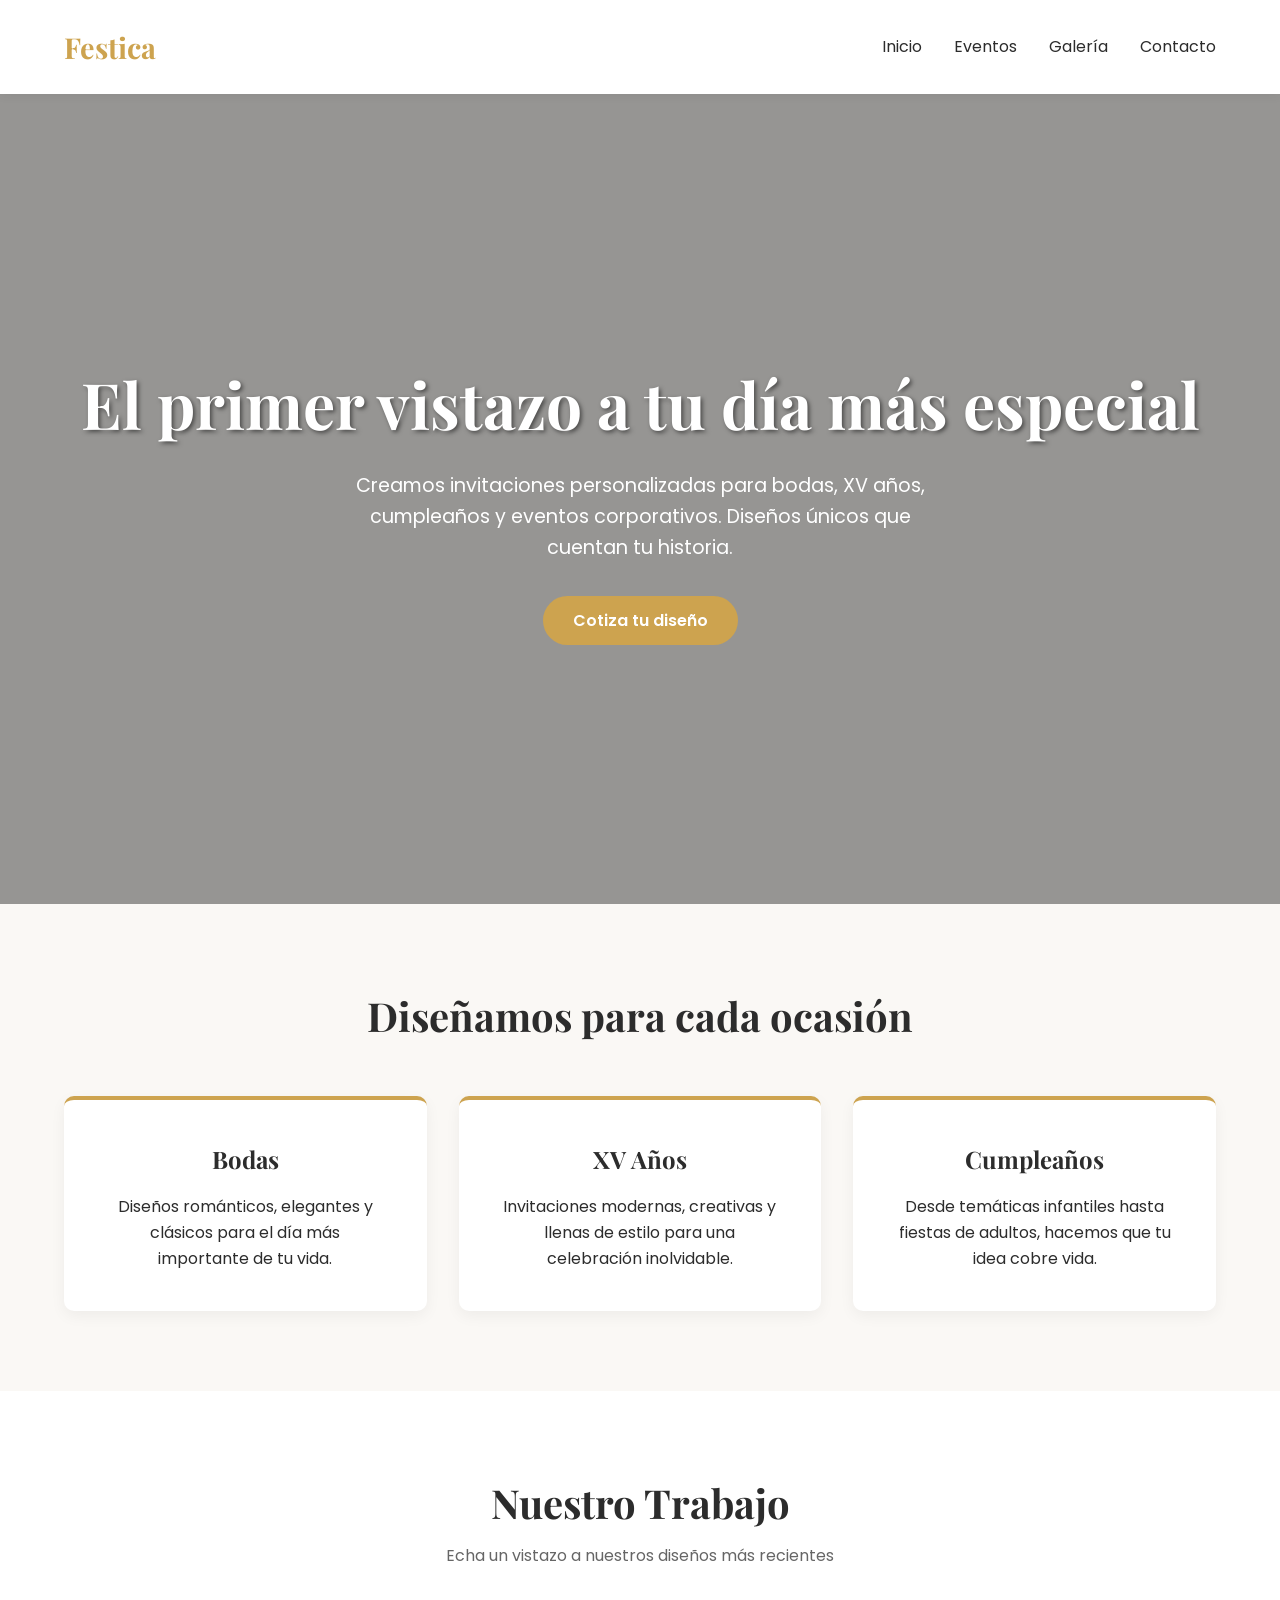
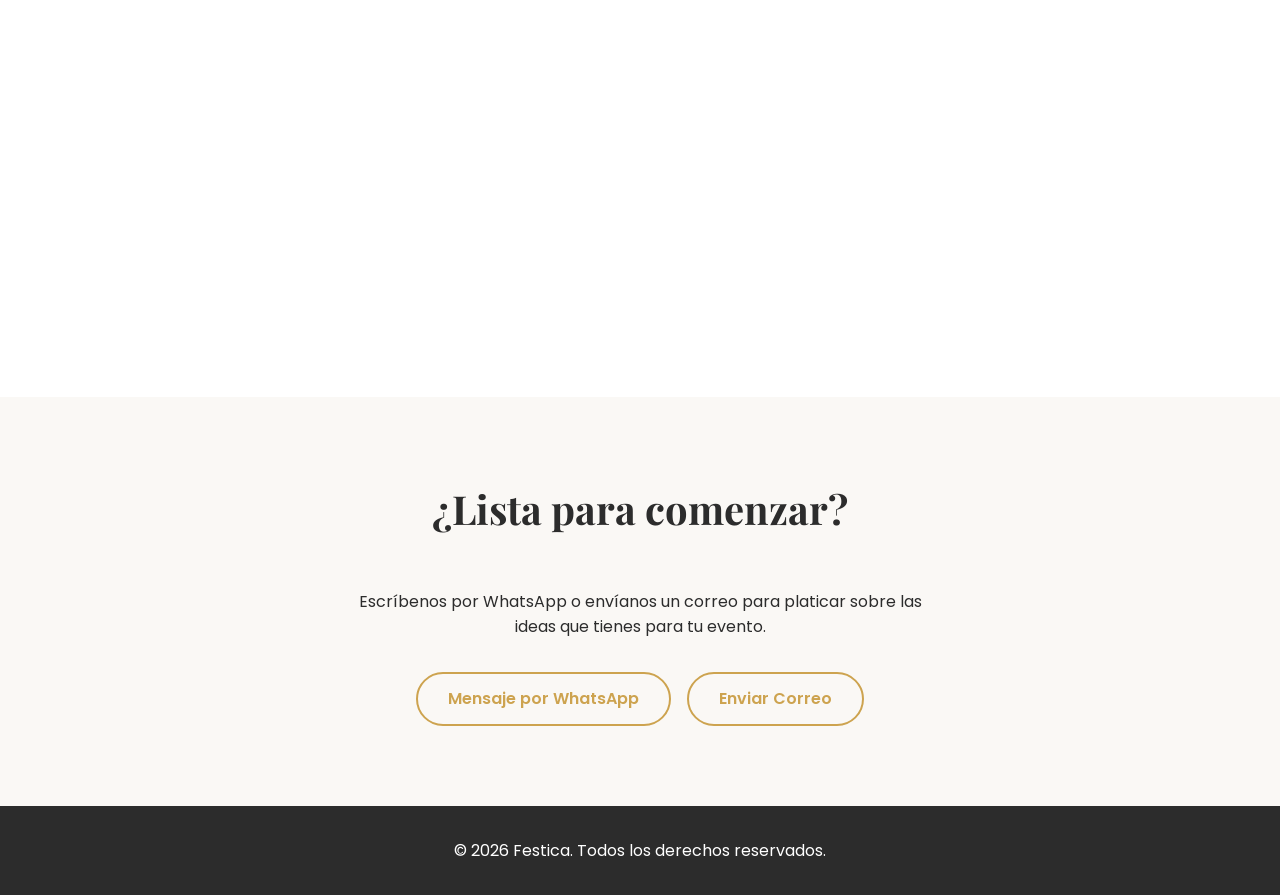
==== index.html @ b84d2ec0 "Primer commit" ====
<!DOCTYPE html>
<html lang="es">
<head>
    <meta charset="UTF-8">
    <meta name="viewport" content="width=device-width, initial-scale=1.0">
    <title>Invitaciones Únicas | Diseño Personalizado</title>
    <link rel="stylesheet" href="styles.css">
    <link href="https://fonts.googleapis.com/css2?family=Playfair+Display:ital,wght@0,400;0,700;1,400&family=Poppins:wght@300;400;600&display=swap" rel="stylesheet">
</head>
<body>

    <header class="navbar">
        <div class="logo">Festica</div>
        <nav>
            <ul class="nav-links">
                <li><a href="#inicio">Inicio</a></li>
                <li><a href="#servicios">Eventos</a></li>
                <li><a href="#galeria">Galería</a></li>
                <li><a href="#contacto">Contacto</a></li>
            </ul>
        </nav>
    </header>

    <section id="inicio" class="hero">
        <div class="hero-content">
            <h1>El primer vistazo a tu día más especial</h1>
            <p>Creamos invitaciones personalizadas para bodas, XV años, cumpleaños y eventos corporativos. Diseños únicos que cuentan tu historia.</p>
            <a href="#contacto" class="btn">Cotiza tu diseño</a>
        </div>
    </section>

    <section id="servicios" class="services">
        <h2>Diseñamos para cada ocasión</h2>
        <div class="services-grid">
            <div class="service-card">
                <h3>Bodas</h3>
                <p>Diseños románticos, elegantes y clásicos para el día más importante de tu vida.</p>
            </div>
            <div class="service-card">
                <h3>XV Años</h3>
                <p>Invitaciones modernas, creativas y llenas de estilo para una celebración inolvidable.</p>
            </div>
            <div class="service-card">
                <h3>Cumpleaños</h3>
                <p>Desde temáticas infantiles hasta fiestas de adultos, hacemos que tu idea cobre vida.</p>
            </div>
        </div>
    </section>

    <section id="galeria" class="gallery">
        <h2>Nuestro Trabajo</h2>
        <p class="subtitle">Echa un vistazo a nuestros diseños más recientes</p>
        <div class="gallery-grid">
            <div class="gallery-item" style="background-image: url('https://images.unsplash.com/photo-1511795409834-ef04bbd61622?q=80&w=800&auto=format&fit=crop');"></div>
            <div class="gallery-item" style="background-image: url('https://images.unsplash.com/photo-1606800052052-a08af7148866?q=80&w=800&auto=format&fit=crop');"></div>
            <div class="gallery-item" style="background-image: url('https://images.unsplash.com/photo-1505926591322-83b5443a7585?q=80&w=800&auto=format&fit=crop');"></div>
        </div>
    </section>

    <section id="contacto" class="contact">
        <h2>¿Lista para comenzar?</h2>
        <p>Escríbenos por WhatsApp o envíanos un correo para platicar sobre las ideas que tienes para tu evento.</p>
        <div class="contact-buttons">
            <a href="https://wa.me/5215500000000" target="_blank" class="btn btn-outline">Mensaje por WhatsApp</a>
            <a href="mailto:tu-correo@ejemplo.com" class="btn btn-outline">Enviar Correo</a>
        </div>
    </section>

    <footer>
        <p>&copy; 2026 Festica. Todos los derechos reservados.</p>
    </footer>

</body>
</html>
---- styles.css ----
/* --- Variables y Ajustes Generales --- */
:root {
    --primary-color: #cda34f; /* Tono dorado/mostaza elegante */
    --text-dark: #2c2c2c;
    --text-light: #ffffff;
    --bg-light: #faf8f5; /* Fondo crema muy sutil */
    --font-heading: 'Playfair Display', serif;
    --font-body: 'Poppins', sans-serif;
}

* {
    margin: 0;
    padding: 0;
    box-sizing: border-box;
}

html {
    scroll-behavior: smooth;
}

body {
    font-family: var(--font-body);
    color: var(--text-dark);
    background-color: var(--bg-light);
    line-height: 1.6;
}

/* --- Navegación --- */
.navbar {
    display: flex;
    justify-content: space-between;
    align-items: center;
    padding: 1.5rem 5%;
    background-color: var(--text-light);
    box-shadow: 0 2px 10px rgba(0,0,0,0.05);
    position: sticky;
    top: 0;
    z-index: 1000;
}

.logo {
    font-family: var(--font-heading);
    font-size: 1.8rem;
    font-weight: 700;
    color: var(--primary-color);
}

.nav-links {
    list-style: none;
    display: flex;
    gap: 2rem;
}

.nav-links a {
    text-decoration: none;
    color: var(--text-dark);
    font-weight: 400;
    transition: color 0.3s;
}

.nav-links a:hover {
    color: var(--primary-color);
}

/* --- Sección Hero --- */
.hero {
    height: 90vh;
    background: linear-gradient(rgba(0,0,0,0.4), rgba(0,0,0,0.4)), url('https://images.unsplash.com/photo-1520854221256-17451cc331bf?q=80&w=1600&auto=format&fit=crop') center/cover;
    display: flex;
    align-items: center;
    justify-content: center;
    text-align: center;
    color: var(--text-light);
    padding: 0 20px;
}

.hero-content h1 {
    font-family: var(--font-heading);
    font-size: 4rem;
    margin-bottom: 1rem;
    text-shadow: 2px 2px 4px rgba(0,0,0,0.5);
}

.hero-content p {
    font-size: 1.2rem;
    max-width: 600px;
    margin: 0 auto 2rem auto;
}

/* --- Botones --- */
.btn {
    display: inline-block;
    padding: 12px 30px;
    background-color: var(--primary-color);
    color: var(--text-light);
    text-decoration: none;
    border-radius: 30px;
    font-weight: 600;
    transition: background 0.3s, transform 0.2s;
}

.btn:hover {
    background-color: #b0893a;
    transform: translateY(-3px);
}

.btn-outline {
    background-color: transparent;
    border: 2px solid var(--primary-color);
    color: var(--primary-color);
}

.btn-outline:hover {
    background-color: var(--primary-color);
    color: var(--text-light);
}

/* --- Servicios --- */
.services {
    padding: 5rem 5%;
    text-align: center;
}

.services h2, .gallery h2, .contact h2 {
    font-family: var(--font-heading);
    font-size: 2.5rem;
    margin-bottom: 3rem;
    color: var(--text-dark);
}

.services-grid {
    display: grid;
    grid-template-columns: repeat(auto-fit, minmax(250px, 1fr));
    gap: 2rem;
}

.service-card {
    background: var(--text-light);
    padding: 2.5rem;
    border-radius: 10px;
    box-shadow: 0 5px 15px rgba(0,0,0,0.05);
    transition: transform 0.3s;
    border-top: 4px solid var(--primary-color);
}

.service-card:hover {
    transform: translateY(-10px);
}

.service-card h3 {
    font-family: var(--font-heading);
    font-size: 1.5rem;
    margin-bottom: 1rem;
}

/* --- Galería --- */
.gallery {
    padding: 5rem 5%;
    background-color: #fff;
    text-align: center;
}

.subtitle {
    margin-top: -2.5rem;
    margin-bottom: 3rem;
    color: #666;
}

.gallery-grid {
    display: grid;
    grid-template-columns: repeat(auto-fit, minmax(300px, 1fr));
    gap: 1.5rem;
}

.gallery-item {
    height: 300px;
    background-size: cover;
    background-position: center;
    border-radius: 8px;
    transition: transform 0.3s;
}

.gallery-item:hover {
    transform: scale(1.03);
}

/* --- Contacto --- */
.contact {
    padding: 5rem 5%;
    text-align: center;
    background-color: var(--bg-light);
}

.contact p {
    max-width: 600px;
    margin: 0 auto 2rem auto;
}

.contact-buttons {
    display: flex;
    justify-content: center;
    gap: 1rem;
    flex-wrap: wrap;
}

/* --- Footer --- */
footer {
    text-align: center;
    padding: 2rem;
    background-color: #2c2c2c;
    color: #fff;
}

/* --- Responsivo (Celulares) --- */
@media (max-width: 768px) {
    .hero-content h1 {
        font-size: 2.5rem;
    }
    .nav-links {
        display: none; /* Para una página sencilla, ocultamos el menú en móviles o lo cambiamos por un icono */
    }
    .navbar {
        justify-content: center;
    }
}
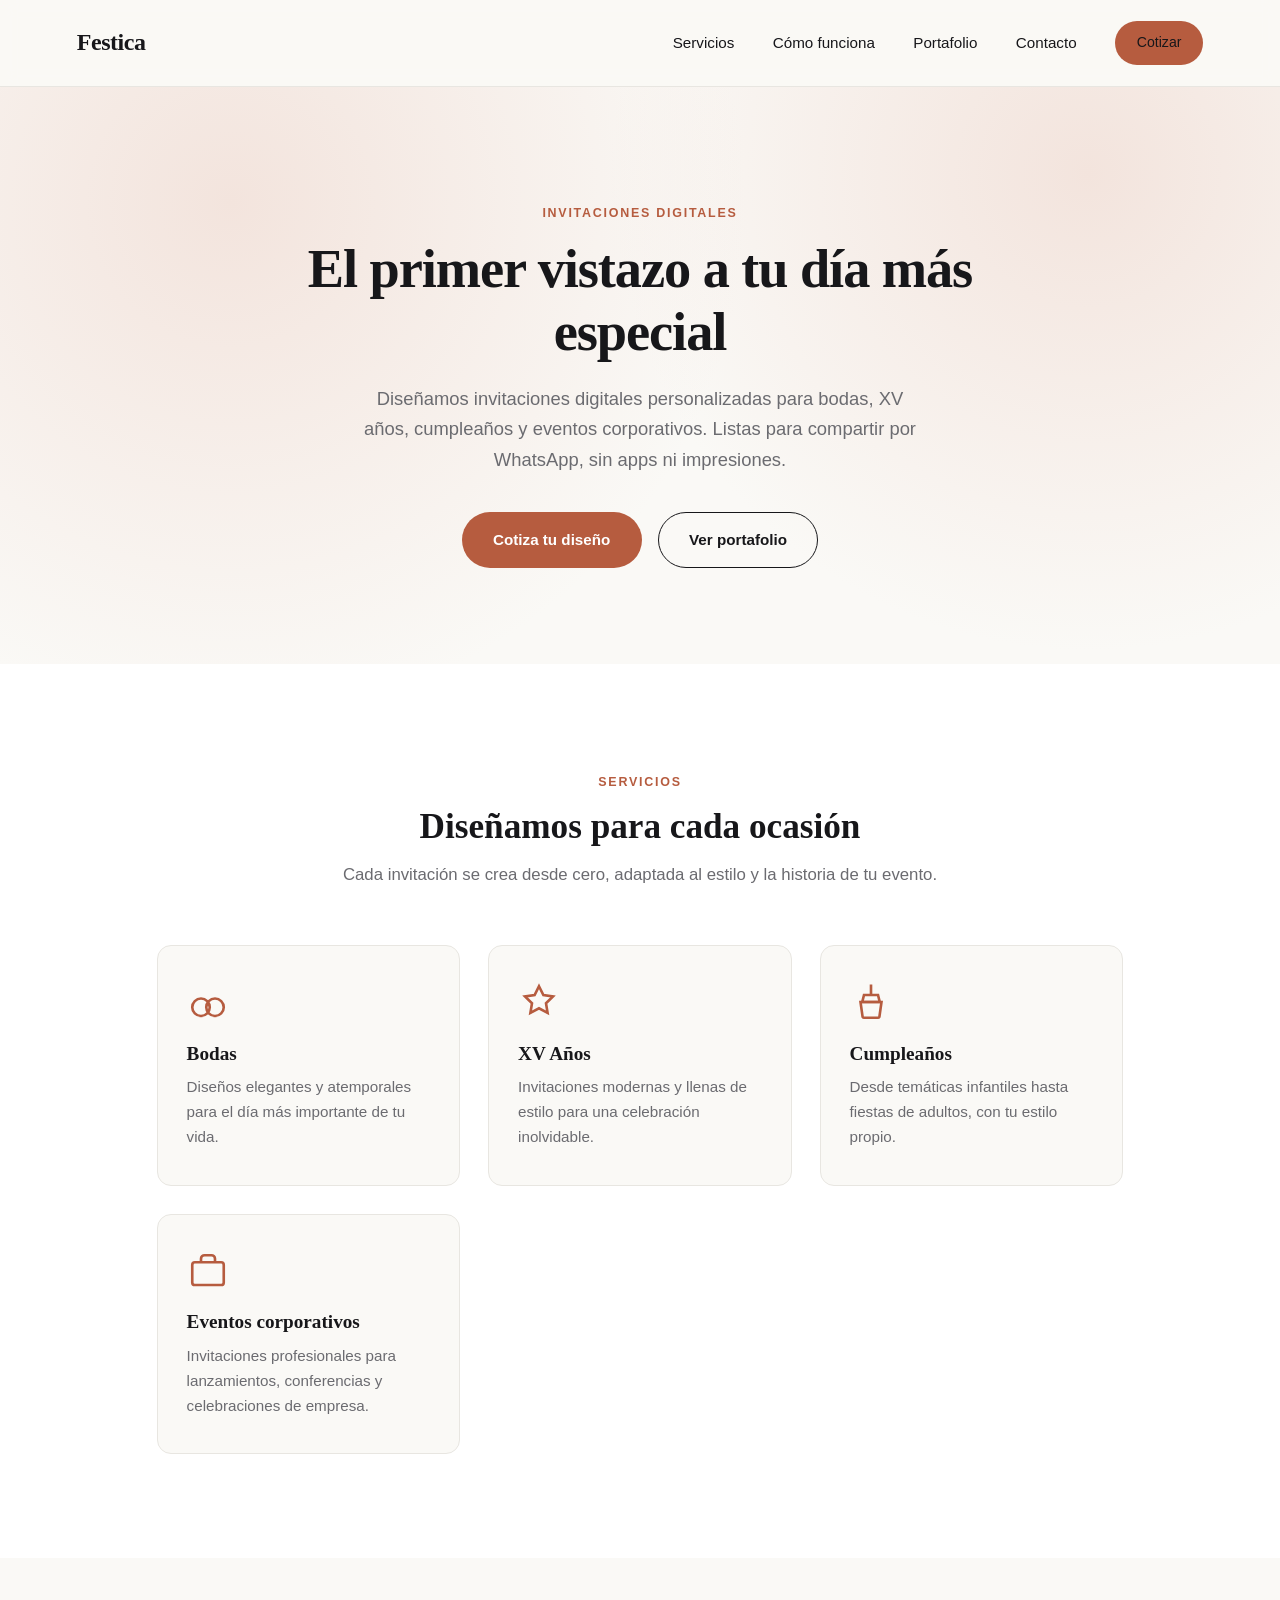
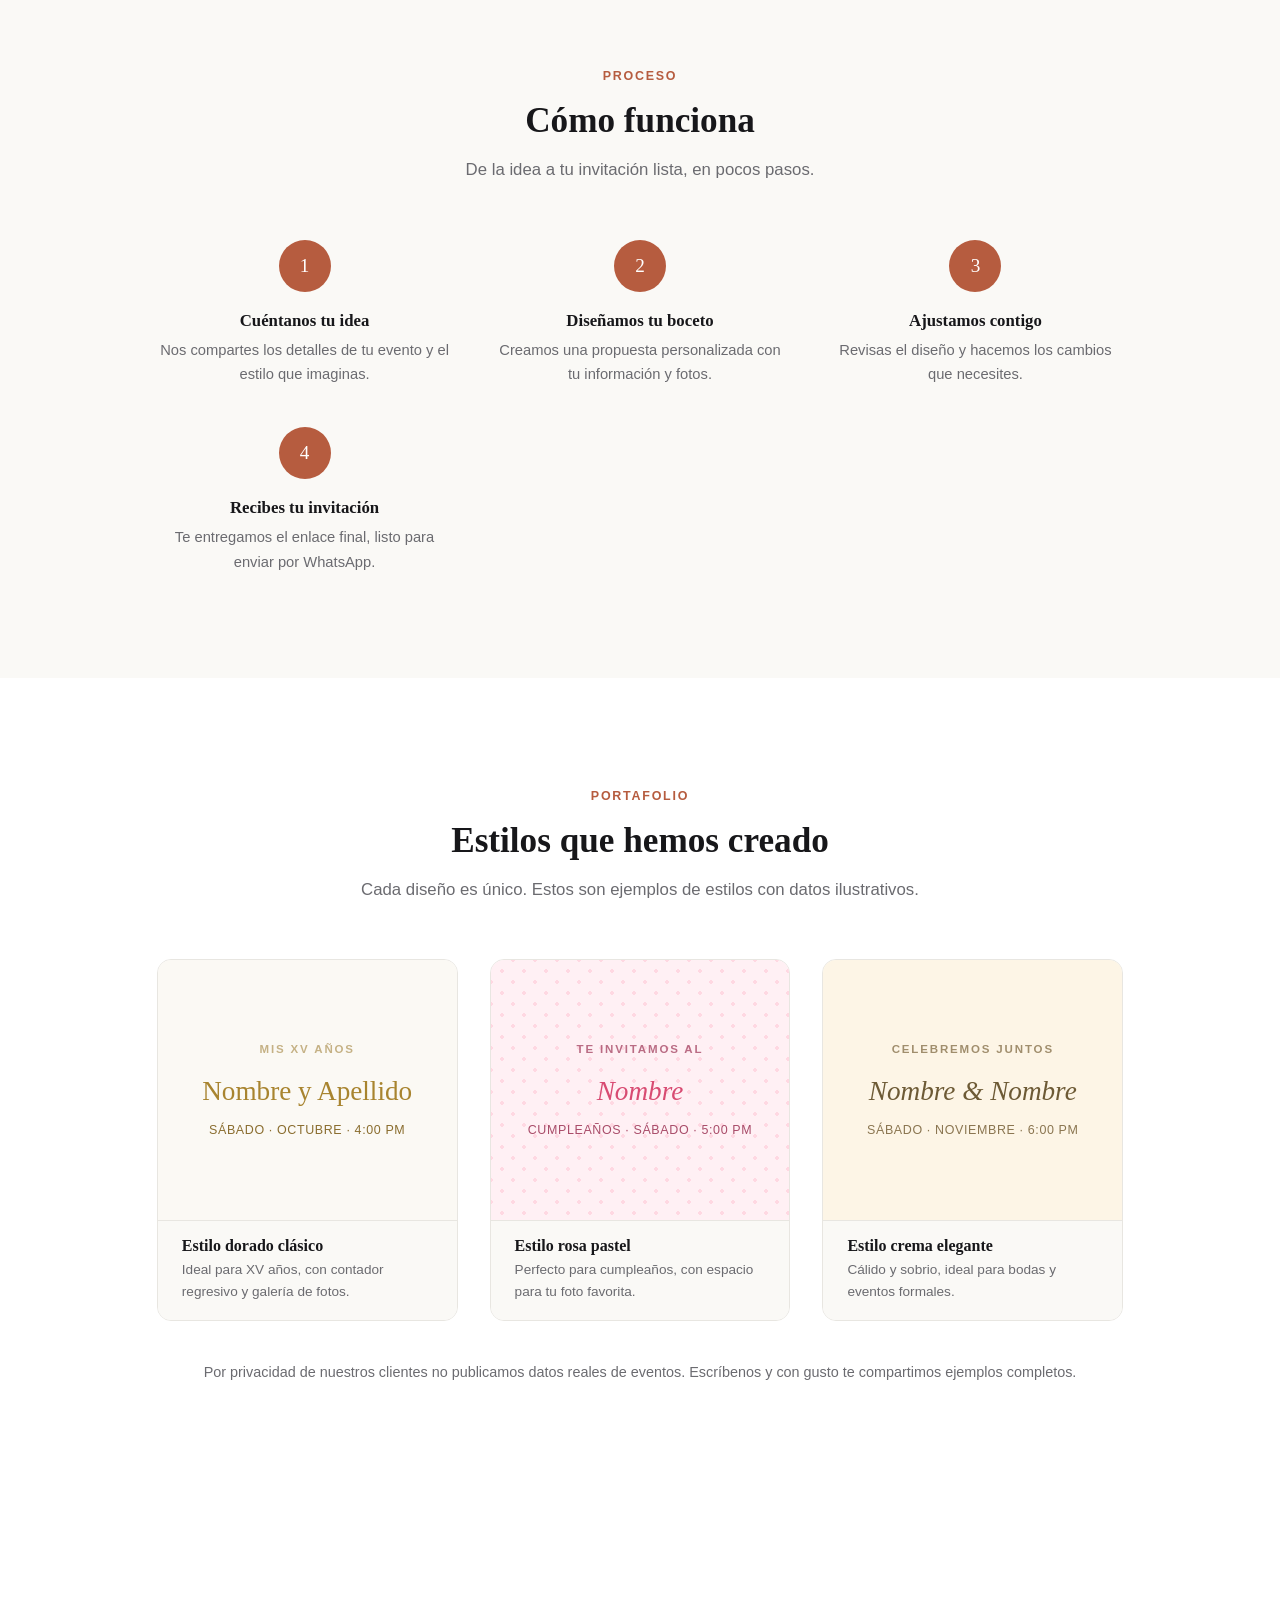
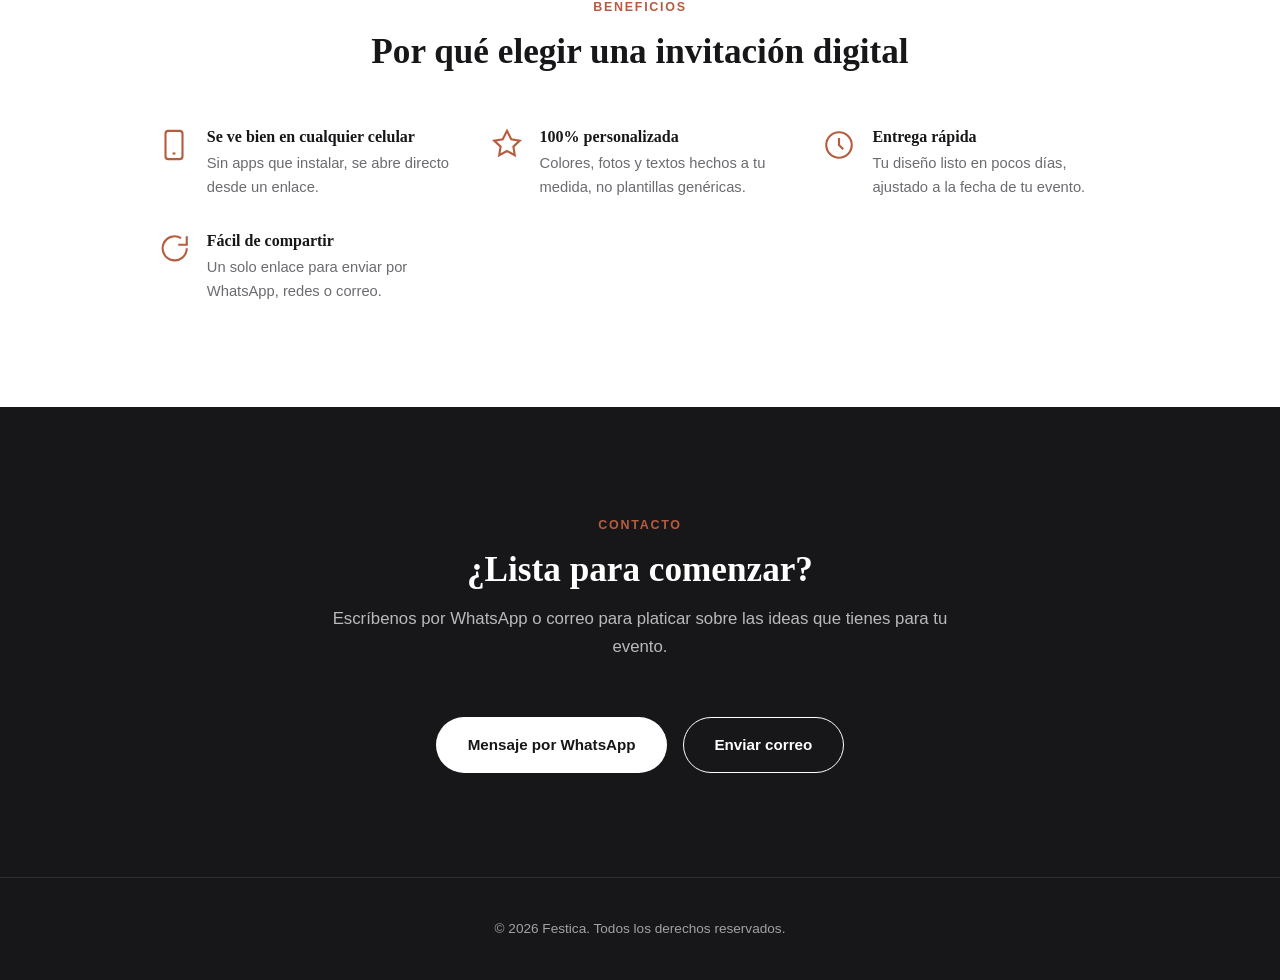
==== commit 5d41d00f: "Rediseño minimalista moderno de la página principal Nueva estructura con secciones de servicios, pro" ====
--- a/index.html
+++ b/index.html
@@ -3,66 +3,218 @@
 <head>
     <meta charset="UTF-8">
     <meta name="viewport" content="width=device-width, initial-scale=1.0">
-    <title>Invitaciones Únicas | Diseño Personalizado</title>
+    <title>Festica | Invitaciones Digitales Personalizadas</title>
+    <meta name="description" content="Invitaciones digitales personalizadas para bodas, XV años, cumpleaños y eventos corporativos. Diseño profesional, entrega rápida y listo para compartir por WhatsApp.">
+    <meta name="robots" content="index, follow">
+    <meta name="theme-color" content="#faf9f6">
+
+    <meta property="og:type" content="website">
+    <meta property="og:title" content="Festica | Invitaciones Digitales Personalizadas">
+    <meta property="og:description" content="Diseñamos invitaciones digitales para bodas, XV años, cumpleaños y eventos corporativos.">
+    <meta property="og:url" content="https://festica.shop">
+    <meta name="twitter:card" content="summary">
+
+    <meta http-equiv="Content-Security-Policy" content="default-src 'self'; script-src 'self'; style-src 'self' https://fonts.googleapis.com; font-src https://fonts.gstatic.com; img-src 'self' data:; connect-src 'self'; object-src 'none'; base-uri 'self'; form-action 'self';">
+    <meta name="referrer" content="strict-origin-when-cross-origin">
+
+    <link rel="icon" href="data:image/svg+xml,%3Csvg xmlns='http://www.w3.org/2000/svg' viewBox='0 0 64 64'%3E%3Crect width='64' height='64' rx='14' fill='%23b65c3f'/%3E%3Ctext x='32' y='43' font-family='Georgia,serif' font-size='34' fill='%23fff' text-anchor='middle'%3EF%3C/text%3E%3C/svg%3E">
+
+    <link rel="preconnect" href="https://fonts.googleapis.com">
+    <link rel="preconnect" href="https://fonts.gstatic.com" crossorigin>
+    <link href="https://fonts.googleapis.com/css2?family=Fraunces:ital,wght@0,500;0,600;1,500&family=Inter:wght@400;500;600&display=swap" rel="stylesheet">
     <link rel="stylesheet" href="styles.css">
-    <link href="https://fonts.googleapis.com/css2?family=Playfair+Display:ital,wght@0,400;0,700;1,400&family=Poppins:wght@300;400;600&display=swap" rel="stylesheet">
 </head>
 <body>
 
     <header class="navbar">
-        <div class="logo">Festica</div>
+        <a href="#inicio" class="logo">Festica</a>
+
+        <input type="checkbox" id="nav-toggle" class="nav-toggle">
+        <label for="nav-toggle" class="nav-toggle-label" aria-label="Abrir menú"><span></span></label>
+
         <nav>
             <ul class="nav-links">
-                <li><a href="#inicio">Inicio</a></li>
-                <li><a href="#servicios">Eventos</a></li>
-                <li><a href="#galeria">Galería</a></li>
+                <li><a href="#servicios">Servicios</a></li>
+                <li><a href="#proceso">Cómo funciona</a></li>
+                <li><a href="#portafolio">Portafolio</a></li>
                 <li><a href="#contacto">Contacto</a></li>
+                <li><a href="https://wa.me/5215537882030" target="_blank" rel="noopener noreferrer" class="btn">Cotizar</a></li>
             </ul>
         </nav>
     </header>
 
     <section id="inicio" class="hero">
         <div class="hero-content">
+            <span class="eyebrow">Invitaciones digitales</span>
             <h1>El primer vistazo a tu día más especial</h1>
-            <p>Creamos invitaciones personalizadas para bodas, XV años, cumpleaños y eventos corporativos. Diseños únicos que cuentan tu historia.</p>
-            <a href="#contacto" class="btn">Cotiza tu diseño</a>
+            <p>Diseñamos invitaciones digitales personalizadas para bodas, XV años, cumpleaños y eventos corporativos. Listas para compartir por WhatsApp, sin apps ni impresiones.</p>
+            <div class="hero-actions">
+                <a href="https://wa.me/5215537882030" target="_blank" rel="noopener noreferrer" class="btn">Cotiza tu diseño</a>
+                <a href="#portafolio" class="btn btn-outline">Ver portafolio</a>
+            </div>
         </div>
     </section>
 
     <section id="servicios" class="services">
-        <h2>Diseñamos para cada ocasión</h2>
-        <div class="services-grid">
-            <div class="service-card">
-                <h3>Bodas</h3>
-                <p>Diseños románticos, elegantes y clásicos para el día más importante de tu vida.</p>
-            </div>
-            <div class="service-card">
-                <h3>XV Años</h3>
-                <p>Invitaciones modernas, creativas y llenas de estilo para una celebración inolvidable.</p>
-            </div>
-            <div class="service-card">
-                <h3>Cumpleaños</h3>
-                <p>Desde temáticas infantiles hasta fiestas de adultos, hacemos que tu idea cobre vida.</p>
-            </div>
-        </div>
-    </section>
-
-    <section id="galeria" class="gallery">
-        <h2>Nuestro Trabajo</h2>
-        <p class="subtitle">Echa un vistazo a nuestros diseños más recientes</p>
-        <div class="gallery-grid">
-            <div class="gallery-item" style="background-image: url('https://images.unsplash.com/photo-1511795409834-ef04bbd61622?q=80&w=800&auto=format&fit=crop');"></div>
-            <div class="gallery-item" style="background-image: url('https://images.unsplash.com/photo-1606800052052-a08af7148866?q=80&w=800&auto=format&fit=crop');"></div>
-            <div class="gallery-item" style="background-image: url('https://images.unsplash.com/photo-1505926591322-83b5443a7585?q=80&w=800&auto=format&fit=crop');"></div>
+        <div class="container">
+            <div class="section-head">
+                <span class="eyebrow">Servicios</span>
+                <h2>Diseñamos para cada ocasión</h2>
+                <p>Cada invitación se crea desde cero, adaptada al estilo y la historia de tu evento.</p>
+            </div>
+            <div class="services-grid">
+                <div class="service-card">
+                    <svg class="service-icon" viewBox="0 0 24 24" fill="none" stroke="currentColor" stroke-width="1.5"><circle cx="8" cy="15" r="5"/><circle cx="16" cy="15" r="5"/></svg>
+                    <h3>Bodas</h3>
+                    <p>Diseños elegantes y atemporales para el día más importante de tu vida.</p>
+                </div>
+                <div class="service-card">
+                    <svg class="service-icon" viewBox="0 0 24 24" fill="none" stroke="currentColor" stroke-width="1.5"><path d="M12 3l2.5 5 5.5.8-4 3.9.9 5.5-4.9-2.6-4.9 2.6.9-5.5-4-3.9 5.5-.8z"/></svg>
+                    <h3>XV Años</h3>
+                    <p>Invitaciones modernas y llenas de estilo para una celebración inolvidable.</p>
+                </div>
+                <div class="service-card">
+                    <svg class="service-icon" viewBox="0 0 24 24" fill="none" stroke="currentColor" stroke-width="1.5"><path d="M12 2v6M8 8h8l1 4H7l1-4z"/><path d="M6 12h12l-1.2 8.5a1 1 0 0 1-1 .5H8.2a1 1 0 0 1-1-.5L6 12z"/></svg>
+                    <h3>Cumpleaños</h3>
+                    <p>Desde temáticas infantiles hasta fiestas de adultos, con tu estilo propio.</p>
+                </div>
+                <div class="service-card">
+                    <svg class="service-icon" viewBox="0 0 24 24" fill="none" stroke="currentColor" stroke-width="1.5"><rect x="3" y="7" width="18" height="13" rx="1.5"/><path d="M8 7V5a2 2 0 0 1 2-2h4a2 2 0 0 1 2 2v2"/></svg>
+                    <h3>Eventos corporativos</h3>
+                    <p>Invitaciones profesionales para lanzamientos, conferencias y celebraciones de empresa.</p>
+                </div>
+            </div>
+        </div>
+    </section>
+
+    <section id="proceso">
+        <div class="container">
+            <div class="section-head">
+                <span class="eyebrow">Proceso</span>
+                <h2>Cómo funciona</h2>
+                <p>De la idea a tu invitación lista, en pocos pasos.</p>
+            </div>
+            <div class="process-grid">
+                <div class="process-step">
+                    <div class="process-number">1</div>
+                    <h3>Cuéntanos tu idea</h3>
+                    <p>Nos compartes los detalles de tu evento y el estilo que imaginas.</p>
+                </div>
+                <div class="process-step">
+                    <div class="process-number">2</div>
+                    <h3>Diseñamos tu boceto</h3>
+                    <p>Creamos una propuesta personalizada con tu información y fotos.</p>
+                </div>
+                <div class="process-step">
+                    <div class="process-number">3</div>
+                    <h3>Ajustamos contigo</h3>
+                    <p>Revisas el diseño y hacemos los cambios que necesites.</p>
+                </div>
+                <div class="process-step">
+                    <div class="process-number">4</div>
+                    <h3>Recibes tu invitación</h3>
+                    <p>Te entregamos el enlace final, listo para enviar por WhatsApp.</p>
+                </div>
+            </div>
+        </div>
+    </section>
+
+    <section id="portafolio" class="portfolio">
+        <div class="container">
+            <div class="section-head">
+                <span class="eyebrow">Portafolio</span>
+                <h2>Estilos que hemos creado</h2>
+                <p>Cada diseño es único. Estos son ejemplos de estilos con datos ilustrativos.</p>
+            </div>
+            <div class="portfolio-grid">
+                <div class="mock-card">
+                    <div class="mock-preview mock-gold">
+                        <span class="mock-tag">Mis XV Años</span>
+                        <p class="mock-name">Nombre y Apellido</p>
+                        <span class="mock-detail">Sábado · Octubre · 4:00 PM</span>
+                    </div>
+                    <div class="mock-footer">
+                        <h3>Estilo dorado clásico</h3>
+                        <p>Ideal para XV años, con contador regresivo y galería de fotos.</p>
+                    </div>
+                </div>
+                <div class="mock-card">
+                    <div class="mock-preview mock-pink">
+                        <span class="mock-tag">Te invitamos al</span>
+                        <p class="mock-name">Nombre</p>
+                        <span class="mock-detail">Cumpleaños · Sábado · 5:00 PM</span>
+                    </div>
+                    <div class="mock-footer">
+                        <h3>Estilo rosa pastel</h3>
+                        <p>Perfecto para cumpleaños, con espacio para tu foto favorita.</p>
+                    </div>
+                </div>
+                <div class="mock-card">
+                    <div class="mock-preview mock-cream">
+                        <span class="mock-tag">Celebremos juntos</span>
+                        <p class="mock-name">Nombre &amp; Nombre</p>
+                        <span class="mock-detail">Sábado · Noviembre · 6:00 PM</span>
+                    </div>
+                    <div class="mock-footer">
+                        <h3>Estilo crema elegante</h3>
+                        <p>Cálido y sobrio, ideal para bodas y eventos formales.</p>
+                    </div>
+                </div>
+            </div>
+            <p class="portfolio-note">Por privacidad de nuestros clientes no publicamos datos reales de eventos. Escríbenos y con gusto te compartimos ejemplos completos.</p>
+        </div>
+    </section>
+
+    <section class="services">
+        <div class="container">
+            <div class="section-head">
+                <span class="eyebrow">Beneficios</span>
+                <h2>Por qué elegir una invitación digital</h2>
+            </div>
+            <div class="benefits-grid">
+                <div class="benefit">
+                    <svg class="benefit-icon" viewBox="0 0 24 24" fill="none" stroke="currentColor" stroke-width="1.5"><rect x="6" y="2" width="12" height="20" rx="2"/><path d="M11 18h2"/></svg>
+                    <div>
+                        <h3>Se ve bien en cualquier celular</h3>
+                        <p>Sin apps que instalar, se abre directo desde un enlace.</p>
+                    </div>
+                </div>
+                <div class="benefit">
+                    <svg class="benefit-icon" viewBox="0 0 24 24" fill="none" stroke="currentColor" stroke-width="1.5"><path d="M12 2l3 6 6 .9-4.5 4.3 1 6-5.5-3-5.5 3 1-6L3 8.9 9 8z"/></svg>
+                    <div>
+                        <h3>100% personalizada</h3>
+                        <p>Colores, fotos y textos hechos a tu medida, no plantillas genéricas.</p>
+                    </div>
+                </div>
+                <div class="benefit">
+                    <svg class="benefit-icon" viewBox="0 0 24 24" fill="none" stroke="currentColor" stroke-width="1.5"><circle cx="12" cy="12" r="9"/><path d="M12 7v5l3 3"/></svg>
+                    <div>
+                        <h3>Entrega rápida</h3>
+                        <p>Tu diseño listo en pocos días, ajustado a la fecha de tu evento.</p>
+                    </div>
+                </div>
+                <div class="benefit">
+                    <svg class="benefit-icon" viewBox="0 0 24 24" fill="none" stroke="currentColor" stroke-width="1.5"><path d="M21 11.5a8.5 8.5 0 1 1-4-7.2"/><path d="M21 3v6h-6"/></svg>
+                    <div>
+                        <h3>Fácil de compartir</h3>
+                        <p>Un solo enlace para enviar por WhatsApp, redes o correo.</p>
+                    </div>
+                </div>
+            </div>
         </div>
     </section>
 
     <section id="contacto" class="contact">
-        <h2>¿Lista para comenzar?</h2>
-        <p>Escríbenos por WhatsApp o envíanos un correo para platicar sobre las ideas que tienes para tu evento.</p>
-        <div class="contact-buttons">
-            <a href="https://wa.me/5215500000000" target="_blank" class="btn btn-outline">Mensaje por WhatsApp</a>
-            <a href="mailto:tu-correo@ejemplo.com" class="btn btn-outline">Enviar Correo</a>
+        <div class="container">
+            <div class="section-head">
+                <span class="eyebrow">Contacto</span>
+                <h2>¿Lista para comenzar?</h2>
+                <p>Escríbenos por WhatsApp o correo para platicar sobre las ideas que tienes para tu evento.</p>
+            </div>
+            <div class="contact-buttons">
+                <a href="https://wa.me/5215537882030" target="_blank" rel="noopener noreferrer" class="btn btn-light">Mensaje por WhatsApp</a>
+                <a href="mailto:aldou193@gmail.com" class="btn btn-outline btn-outline-invert">Enviar correo</a>
+            </div>
         </div>
     </section>
 
@@ -71,4 +223,4 @@
     </footer>
 
 </body>
-</html>+</html>
--- a/styles.css
+++ b/styles.css
@@ -1,11 +1,24 @@
-/* --- Variables y Ajustes Generales --- */
+/* =========================================================
+   Festica — Hoja de estilos principal
+   Paleta: fondo crudo, texto casi negro, acento terracota
+   Tipografía: Inter (texto) + Fraunces (títulos)
+   ========================================================= */
+
 :root {
-    --primary-color: #cda34f; /* Tono dorado/mostaza elegante */
-    --text-dark: #2c2c2c;
-    --text-light: #ffffff;
-    --bg-light: #faf8f5; /* Fondo crema muy sutil */
-    --font-heading: 'Playfair Display', serif;
-    --font-body: 'Poppins', sans-serif;
+    --bg: #faf9f6;
+    --surface: #ffffff;
+    --text: #17171a;
+    --muted: #6b6b70;
+    --border: #e8e6e1;
+    --accent: #b65c3f;
+    --accent-dark: #99492f;
+    --accent-soft: #f3e4dd;
+
+    --font-heading: 'Fraunces', 'Georgia', serif;
+    --font-body: 'Inter', 'Segoe UI', sans-serif;
+
+    --radius: 14px;
+    --max-width: 1120px;
 }
 
 * {
@@ -20,206 +33,535 @@
 
 body {
     font-family: var(--font-body);
-    color: var(--text-dark);
-    background-color: var(--bg-light);
-    line-height: 1.6;
+    color: var(--text);
+    background-color: var(--bg);
+    line-height: 1.65;
+    -webkit-font-smoothing: antialiased;
+}
+
+img, svg {
+    display: block;
+    max-width: 100%;
+}
+
+a {
+    color: inherit;
+}
+
+.container {
+    max-width: var(--max-width);
+    margin: 0 auto;
+    padding: 0 6%;
+}
+
+section {
+    padding: 6.5rem 0;
+}
+
+h1, h2, h3 {
+    font-family: var(--font-heading);
+    font-weight: 600;
+    line-height: 1.15;
+}
+
+.eyebrow {
+    display: inline-block;
+    font-size: 0.78rem;
+    font-weight: 600;
+    letter-spacing: 0.14em;
+    text-transform: uppercase;
+    color: var(--accent);
+    margin-bottom: 0.9rem;
+}
+
+.section-head {
+    max-width: 620px;
+    margin: 0 auto 3.5rem auto;
+    text-align: center;
+}
+
+.section-head h2 {
+    font-size: 2.2rem;
+    margin-bottom: 0.9rem;
+}
+
+.section-head p {
+    color: var(--muted);
+    font-size: 1.05rem;
+}
+
+/* --- Botones --- */
+.btn {
+    display: inline-flex;
+    align-items: center;
+    justify-content: center;
+    gap: 0.5rem;
+    padding: 0.9rem 1.9rem;
+    background-color: var(--accent);
+    color: #fff;
+    text-decoration: none;
+    border-radius: 999px;
+    font-weight: 600;
+    font-size: 0.95rem;
+    transition: background-color 0.25s ease, transform 0.2s ease;
+    border: 1px solid transparent;
+}
+
+.btn:hover {
+    background-color: var(--accent-dark);
+    transform: translateY(-2px);
+}
+
+.btn-outline {
+    background-color: transparent;
+    border: 1px solid var(--text);
+    color: var(--text);
+}
+
+.btn-outline:hover {
+    background-color: var(--text);
+    color: #fff;
+}
+
+.btn-light {
+    background-color: #fff;
+    color: var(--text);
+}
+
+.btn-light:hover {
+    background-color: var(--accent-soft);
+    color: var(--accent-dark);
 }
 
 /* --- Navegación --- */
 .navbar {
-    display: flex;
-    justify-content: space-between;
-    align-items: center;
-    padding: 1.5rem 5%;
-    background-color: var(--text-light);
-    box-shadow: 0 2px 10px rgba(0,0,0,0.05);
     position: sticky;
     top: 0;
     z-index: 1000;
+    display: flex;
+    align-items: center;
+    justify-content: space-between;
+    padding: 1.3rem 6%;
+    background-color: rgba(250, 249, 246, 0.9);
+    backdrop-filter: blur(8px);
+    border-bottom: 1px solid var(--border);
 }
 
 .logo {
     font-family: var(--font-heading);
-    font-size: 1.8rem;
-    font-weight: 700;
-    color: var(--primary-color);
+    font-size: 1.5rem;
+    font-weight: 600;
+    letter-spacing: -0.02em;
+    text-decoration: none;
+    color: var(--text);
 }
 
 .nav-links {
     list-style: none;
     display: flex;
-    gap: 2rem;
+    align-items: center;
+    gap: 2.4rem;
 }
 
 .nav-links a {
     text-decoration: none;
-    color: var(--text-dark);
-    font-weight: 400;
-    transition: color 0.3s;
+    color: var(--text);
+    font-size: 0.95rem;
+    font-weight: 500;
+    transition: color 0.25s;
 }
 
 .nav-links a:hover {
-    color: var(--primary-color);
-}
-
-/* --- Sección Hero --- */
+    color: var(--accent);
+}
+
+.nav-links .btn {
+    padding: 0.6rem 1.3rem;
+    font-size: 0.88rem;
+}
+
+.nav-toggle {
+    display: none;
+}
+
+.nav-toggle-label {
+    display: none;
+    cursor: pointer;
+    width: 26px;
+    height: 20px;
+    position: relative;
+}
+
+.nav-toggle-label span,
+.nav-toggle-label span::before,
+.nav-toggle-label span::after {
+    position: absolute;
+    display: block;
+    width: 100%;
+    height: 2px;
+    background: var(--text);
+    content: '';
+    transition: transform 0.25s ease;
+}
+
+.nav-toggle-label span {
+    top: 9px;
+}
+
+.nav-toggle-label span::before {
+    top: -9px;
+}
+
+.nav-toggle-label span::after {
+    top: 9px;
+}
+
+/* --- Hero --- */
 .hero {
-    height: 90vh;
-    background: linear-gradient(rgba(0,0,0,0.4), rgba(0,0,0,0.4)), url('https://images.unsplash.com/photo-1520854221256-17451cc331bf?q=80&w=1600&auto=format&fit=crop') center/cover;
-    display: flex;
-    align-items: center;
-    justify-content: center;
-    text-align: center;
-    color: var(--text-light);
-    padding: 0 20px;
+    padding: 7rem 6% 6rem 6%;
+    text-align: center;
+    background:
+        radial-gradient(circle at 18% 20%, var(--accent-soft) 0%, transparent 45%),
+        radial-gradient(circle at 85% 15%, var(--accent-soft) 0%, transparent 40%);
+}
+
+.hero-content {
+    max-width: 720px;
+    margin: 0 auto;
 }
 
 .hero-content h1 {
-    font-family: var(--font-heading);
-    font-size: 4rem;
-    margin-bottom: 1rem;
-    text-shadow: 2px 2px 4px rgba(0,0,0,0.5);
+    font-size: 3.4rem;
+    letter-spacing: -0.02em;
+    margin-bottom: 1.3rem;
 }
 
 .hero-content p {
-    font-size: 1.2rem;
-    max-width: 600px;
-    margin: 0 auto 2rem auto;
-}
-
-/* --- Botones --- */
-.btn {
-    display: inline-block;
-    padding: 12px 30px;
-    background-color: var(--primary-color);
-    color: var(--text-light);
-    text-decoration: none;
-    border-radius: 30px;
-    font-weight: 600;
-    transition: background 0.3s, transform 0.2s;
-}
-
-.btn:hover {
-    background-color: #b0893a;
-    transform: translateY(-3px);
-}
-
-.btn-outline {
-    background-color: transparent;
-    border: 2px solid var(--primary-color);
-    color: var(--primary-color);
-}
-
-.btn-outline:hover {
-    background-color: var(--primary-color);
-    color: var(--text-light);
-}
-
-/* --- Servicios --- */
-.services {
-    padding: 5rem 5%;
-    text-align: center;
-}
-
-.services h2, .gallery h2, .contact h2 {
-    font-family: var(--font-heading);
-    font-size: 2.5rem;
-    margin-bottom: 3rem;
-    color: var(--text-dark);
-}
-
-.services-grid {
-    display: grid;
-    grid-template-columns: repeat(auto-fit, minmax(250px, 1fr));
-    gap: 2rem;
-}
-
-.service-card {
-    background: var(--text-light);
-    padding: 2.5rem;
-    border-radius: 10px;
-    box-shadow: 0 5px 15px rgba(0,0,0,0.05);
-    transition: transform 0.3s;
-    border-top: 4px solid var(--primary-color);
-}
-
-.service-card:hover {
-    transform: translateY(-10px);
-}
-
-.service-card h3 {
-    font-family: var(--font-heading);
-    font-size: 1.5rem;
-    margin-bottom: 1rem;
-}
-
-/* --- Galería --- */
-.gallery {
-    padding: 5rem 5%;
-    background-color: #fff;
-    text-align: center;
-}
-
-.subtitle {
-    margin-top: -2.5rem;
-    margin-bottom: 3rem;
-    color: #666;
-}
-
-.gallery-grid {
-    display: grid;
-    grid-template-columns: repeat(auto-fit, minmax(300px, 1fr));
-    gap: 1.5rem;
-}
-
-.gallery-item {
-    height: 300px;
-    background-size: cover;
-    background-position: center;
-    border-radius: 8px;
-    transition: transform 0.3s;
-}
-
-.gallery-item:hover {
-    transform: scale(1.03);
-}
-
-/* --- Contacto --- */
-.contact {
-    padding: 5rem 5%;
-    text-align: center;
-    background-color: var(--bg-light);
-}
-
-.contact p {
-    max-width: 600px;
-    margin: 0 auto 2rem auto;
-}
-
-.contact-buttons {
+    font-size: 1.15rem;
+    color: var(--muted);
+    max-width: 560px;
+    margin: 0 auto 2.3rem auto;
+}
+
+.hero-actions {
     display: flex;
     justify-content: center;
     gap: 1rem;
     flex-wrap: wrap;
 }
 
+/* --- Servicios --- */
+.services {
+    background-color: var(--surface);
+}
+
+.services-grid {
+    display: grid;
+    grid-template-columns: repeat(auto-fit, minmax(230px, 1fr));
+    gap: 1.75rem;
+}
+
+.service-card {
+    padding: 2.2rem 1.8rem;
+    border-radius: var(--radius);
+    border: 1px solid var(--border);
+    background-color: var(--bg);
+    transition: transform 0.25s ease, box-shadow 0.25s ease;
+}
+
+.service-card:hover {
+    transform: translateY(-6px);
+    box-shadow: 0 16px 32px rgba(0, 0, 0, 0.06);
+}
+
+.service-icon {
+    width: 42px;
+    height: 42px;
+    margin-bottom: 1.2rem;
+    color: var(--accent);
+}
+
+.service-card h3 {
+    font-size: 1.2rem;
+    margin-bottom: 0.6rem;
+}
+
+.service-card p {
+    color: var(--muted);
+    font-size: 0.95rem;
+}
+
+/* --- Cómo funciona --- */
+.process-grid {
+    display: grid;
+    grid-template-columns: repeat(auto-fit, minmax(220px, 1fr));
+    gap: 2.5rem;
+}
+
+.process-step {
+    text-align: center;
+}
+
+.process-number {
+    display: flex;
+    align-items: center;
+    justify-content: center;
+    width: 52px;
+    height: 52px;
+    margin: 0 auto 1.2rem auto;
+    border-radius: 50%;
+    background-color: var(--accent);
+    color: #fff;
+    font-family: var(--font-heading);
+    font-size: 1.2rem;
+}
+
+.process-step h3 {
+    font-size: 1.05rem;
+    margin-bottom: 0.5rem;
+}
+
+.process-step p {
+    color: var(--muted);
+    font-size: 0.92rem;
+}
+
+/* --- Portafolio --- */
+.portfolio {
+    background-color: var(--surface);
+}
+
+.portfolio-grid {
+    display: grid;
+    grid-template-columns: repeat(auto-fit, minmax(260px, 1fr));
+    gap: 2rem;
+}
+
+.portfolio-note {
+    text-align: center;
+    color: var(--muted);
+    font-size: 0.9rem;
+    margin-top: 2.5rem;
+}
+
+.mock-card {
+    border-radius: var(--radius);
+    border: 1px solid var(--border);
+    overflow: hidden;
+}
+
+.mock-preview {
+    height: 260px;
+    display: flex;
+    flex-direction: column;
+    align-items: center;
+    justify-content: center;
+    text-align: center;
+    padding: 1.5rem;
+}
+
+.mock-preview .mock-name {
+    font-size: 1.7rem;
+    margin: 0.6rem 0 0.4rem 0;
+}
+
+.mock-preview .mock-detail {
+    font-size: 0.78rem;
+    letter-spacing: 0.05em;
+    text-transform: uppercase;
+}
+
+.mock-preview .mock-tag {
+    font-size: 0.72rem;
+    font-weight: 600;
+    letter-spacing: 0.16em;
+    text-transform: uppercase;
+    opacity: 0.8;
+}
+
+.mock-gold {
+    background-color: #fbf9f4;
+    color: #8a6d2f;
+}
+
+.mock-gold .mock-name {
+    font-family: var(--font-heading);
+    color: #a8842f;
+}
+
+.mock-gold .mock-tag {
+    color: #b8a06a;
+}
+
+.mock-pink {
+    background-color: #fff0f4;
+    color: #a94c69;
+    background-image: radial-gradient(#ffd8e2 12%, transparent 13%), radial-gradient(#ffd8e2 12%, transparent 13%);
+    background-size: 22px 22px;
+    background-position: 0 0, 11px 11px;
+}
+
+.mock-pink .mock-name {
+    font-family: 'Fraunces', serif;
+    font-style: italic;
+    color: #d84b72;
+}
+
+.mock-cream {
+    background-color: #fdf5e6;
+    color: #8a7550;
+}
+
+.mock-cream .mock-name {
+    font-family: var(--font-heading);
+    font-style: italic;
+    color: #6d5a35;
+}
+
+.mock-footer {
+    padding: 1rem 1.5rem;
+    background-color: var(--bg);
+    border-top: 1px solid var(--border);
+}
+
+.mock-footer h3 {
+    font-size: 1rem;
+    margin-bottom: 0.2rem;
+}
+
+.mock-footer p {
+    color: var(--muted);
+    font-size: 0.85rem;
+}
+
+/* --- Beneficios --- */
+.benefits-grid {
+    display: grid;
+    grid-template-columns: repeat(auto-fit, minmax(220px, 1fr));
+    gap: 2rem;
+}
+
+.benefit {
+    display: flex;
+    gap: 1rem;
+    align-items: flex-start;
+}
+
+.benefit-icon {
+    flex-shrink: 0;
+    width: 34px;
+    height: 34px;
+    color: var(--accent);
+}
+
+.benefit h3 {
+    font-size: 1rem;
+    margin-bottom: 0.3rem;
+}
+
+.benefit p {
+    color: var(--muted);
+    font-size: 0.92rem;
+}
+
+/* --- Contacto --- */
+.contact {
+    text-align: center;
+    background-color: var(--text);
+    color: #fff;
+    border-radius: 0;
+}
+
+.contact .section-head h2,
+.contact .section-head p {
+    color: #fff;
+}
+
+.contact .section-head p {
+    color: rgba(255, 255, 255, 0.7);
+}
+
+.contact .btn-outline-invert {
+    border-color: #fff;
+    color: #fff;
+}
+
+.contact .btn-outline-invert:hover {
+    background-color: #fff;
+    color: var(--text);
+}
+
+.contact-buttons {
+    display: flex;
+    justify-content: center;
+    gap: 1rem;
+    flex-wrap: wrap;
+}
+
 /* --- Footer --- */
 footer {
-    text-align: center;
-    padding: 2rem;
-    background-color: #2c2c2c;
-    color: #fff;
-}
-
-/* --- Responsivo (Celulares) --- */
-@media (max-width: 768px) {
+    padding: 2.5rem 6%;
+    background-color: var(--text);
+    color: rgba(255, 255, 255, 0.6);
+    text-align: center;
+    font-size: 0.85rem;
+    border-top: 1px solid rgba(255, 255, 255, 0.1);
+}
+
+footer a {
+    color: rgba(255, 255, 255, 0.8);
+    text-decoration: none;
+}
+
+footer a:hover {
+    color: #fff;
+}
+
+/* --- Responsivo --- */
+@media (max-width: 860px) {
+    .nav-toggle-label {
+        display: block;
+        z-index: 1100;
+    }
+
+    .nav-links {
+        position: fixed;
+        inset: 0;
+        flex-direction: column;
+        justify-content: center;
+        gap: 2rem;
+        background-color: var(--bg);
+        transform: translateX(100%);
+        transition: transform 0.3s ease;
+    }
+
+    .nav-toggle:checked ~ nav .nav-links {
+        transform: translateX(0);
+    }
+
+    .nav-toggle:checked ~ .nav-toggle-label span {
+        background: transparent;
+    }
+
+    .nav-toggle:checked ~ .nav-toggle-label span::before {
+        transform: rotate(45deg) translate(6px, 7px);
+    }
+
+    .nav-toggle:checked ~ .nav-toggle-label span::after {
+        transform: rotate(-45deg) translate(6px, -7px);
+    }
+
     .hero-content h1 {
-        font-size: 2.5rem;
-    }
-    .nav-links {
-        display: none; /* Para una página sencilla, ocultamos el menú en móviles o lo cambiamos por un icono */
-    }
-    .navbar {
-        justify-content: center;
-    }
-}+        font-size: 2.4rem;
+    }
+}
+
+@media (max-width: 600px) {
+    section {
+        padding: 4.5rem 0;
+    }
+
+    .hero {
+        padding: 5.5rem 6% 4rem 6%;
+    }
+}
